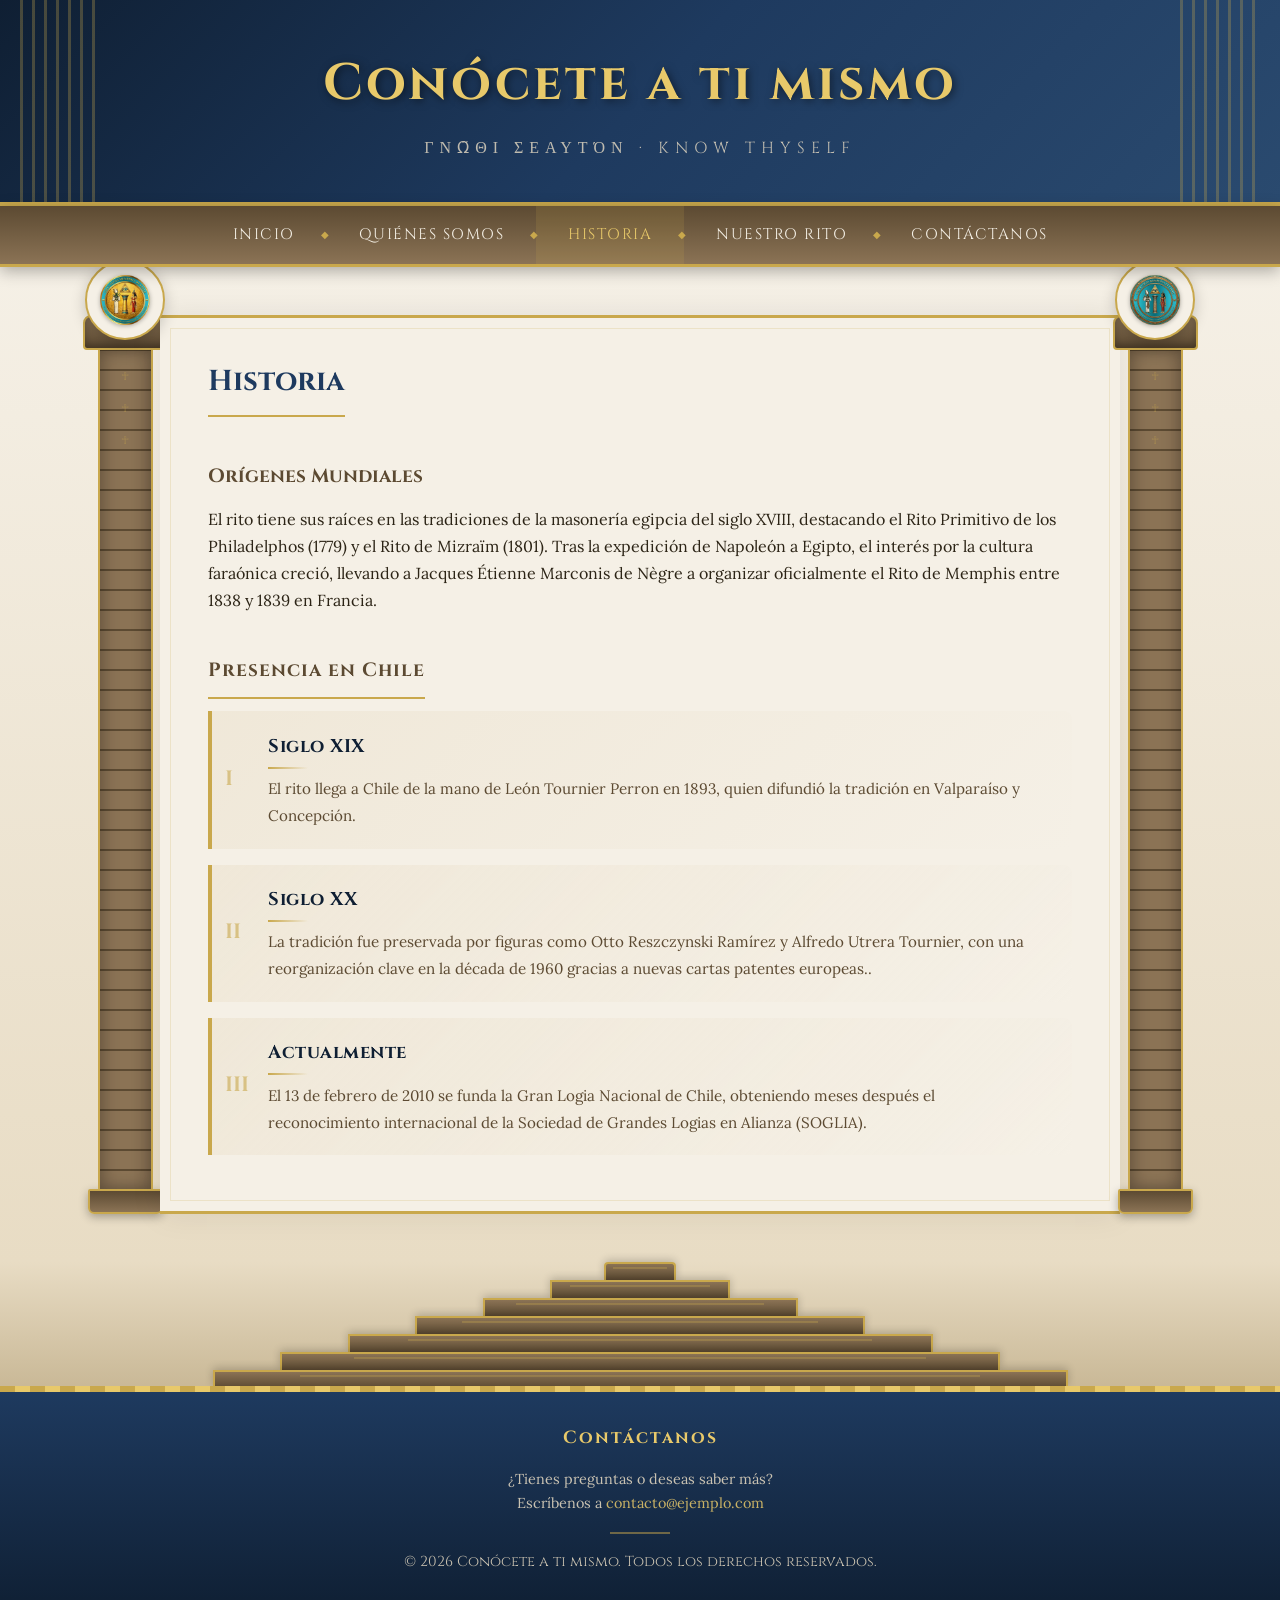
==== historia.html @ 55888c6f "Primera version del sitio Rito de Memphis" ====
<!DOCTYPE html>
<html lang="es">
<head>
  <meta charset="UTF-8">
  <meta name="viewport" content="width=device-width, initial-scale=1.0">
  <title>Historia</title>
  
  <!-- Favicon -->
  <link rel="icon" type="image/x-icon" href="img/favicon-16x16.png">
  <link rel="shortcut icon" href="img/favicon-16x16.png.ico">
  <link rel="apple-touch-icon" href="img/favicon-16x16.png.png">
  
  <!-- Google Fonts -->
  <link href="https://fonts.googleapis.com/css2?family=Cinzel:wght@400;600;700&family=Lora:ital,wght@0,400;0,600;1,400&display=swap" rel="stylesheet">
  
  <!-- Custom CSS -->
  <link rel="stylesheet" href="css/custom.css">
</head>
<body>

  <!-- ===== BANNER ===== -->
  <header class="banner">
    <h1>Conócete a ti mismo</h1>
    <p class="banner-sub">γνῶθι σεαυτόν · Know Thyself</p>
  </header>

  <!-- ===== MENÚ ===== -->
  <nav class="nav-bar">
    <ul>
      <li><a href="index.html">Inicio</a></li>
    <li><a href="quienes_somos.html">Quiénes somos</a></li>      
      <li><a href="historia.html" class="active">Historia</a></li>
      <li><a href="nuestro_rito.html">Nuestro Rito</a></li>
      <li><a href="contactanos.html">Contáctanos</a></li>
    </ul>
  </nav>

  <!-- ===== CONTENIDO CON COLUMNAS EGIPCIAS ===== -->
  <main class="main-wrapper">
    <div class="temple-container">

      <!-- Columna izquierda con icono -->
      <aside class="egyptian-column" aria-hidden="true">
        <div class="column-icon">
          <img src="img/Logo_GLMCh_01.png" alt="Ojo de Horus" title="Gran Logia Memphita de Chile">
        </div>
        <div class="column-capital"></div>
        <div class="column-shaft"></div>
        <div class="column-base"></div>
      </aside>

      <!-- Área de contenido -->
      <article class="content-area">
        <h2>Historia</h2>
        <p>
          <h3>Orígenes Mundiales </h3>
          El rito tiene sus raíces en las tradiciones de la masonería egipcia del siglo XVIII, destacando el Rito Primitivo de los 
          Philadelphos (1779) y el Rito de Mizraïm (1801). Tras la expedición de Napoleón a Egipto, el interés por la cultura faraónica 
          creció, llevando a Jacques Étienne Marconis de Nègre a organizar oficialmente el Rito de Memphis entre 1838 y 1839 en Francia.
        </p>

        <h3 class="section-title">Presencia en Chile</h3>

        <ul class="maestros-lista">
          <li class="maestro-item" data-numero="I">
            <span class="maestro-nombre">Siglo XIX</span>
            <span class="maestro-desc">El rito llega a Chile de la mano de León Tournier Perron en 1893, quien difundió la tradición en Valparaíso y Concepción.</span>
          </li>

          <li class="maestro-item" data-numero="II">
            <span class="maestro-nombre">Siglo XX</span>
            <span class="maestro-desc">La tradición fue preservada por figuras como Otto Reszczynski Ramírez y Alfredo Utrera Tournier, con una reorganización clave en la década de 1960 gracias a nuevas cartas patentes europeas..</span>
          </li>

          <li class="maestro-item" data-numero="III">
            <span class="maestro-nombre">Actualmente</span>
            <span class="maestro-desc">El 13 de febrero de 2010 se funda la Gran Logia Nacional de Chile, obteniendo meses después el reconocimiento internacional de la Sociedad de Grandes Logias en Alianza (SOGLIA).</span>
          </li>
        </ul>

      </article>

      <!-- Columna derecha con icono -->
      <aside class="egyptian-column" aria-hidden="true">
        <div class="column-icon">
          <img src="img/Logo_GLMCh_02.png" alt="Escarabajo sagrado" title="Escarabajo sagrado">
        </div>
        <div class="column-capital"></div>
        <div class="column-shaft"></div>
        <div class="column-base"></div>
      </aside>

    </div>
  </main>

  <!-- ===== ESCALERAS ===== -->
  <section class="stairs-section" aria-hidden="true">
    <div class="stairs-container">
      <div class="stair stair-0"></div>
      <div class="stair stair-1"></div>
      <div class="stair stair-2"></div>
      <div class="stair stair-3"></div>
      <div class="stair stair-4"></div>
      <div class="stair stair-5"></div>
      <div class="stair stair-6"></div>
    </div>
  </section>

  <!-- ===== FOOTER ===== -->
  <footer class="footer">
    <div class="footer-content">
      <h3>Contáctanos</h3>
      <p>
        ¿Tienes preguntas o deseas saber más?<br>
        Escríbenos a <a href="mailto:contacto@ejemplo.com">contacto@ejemplo.com</a>
      </p>
      <div class="footer-divider"></div>
      <p class="copyright">
        © 2026 Conócete a ti mismo. Todos los derechos reservados.
      </p>
    </div>
  </footer>

</body>
</html>
---- css/custom.css ----
/* ============================================
   CONÓCETE A TI MISMO — CUSTOM.CSS
   ============================================ */

/* ===== VARIABLES ===== */
:root {
  --arena: #E8DCC4;
  --arena-oscura: #C9B896;
  --piedra: #8B7355;
  --piedra-oscura: #5C4A32;
  --oro: #C9A84C;
  --oro-brillante: #E8C96A;
  --azul-nilo: #1E3A5F;
  --azul-noche: #0F1F33;
  --texto: #2C2416;
  --blanco-arena: #F5F0E6;
}

/* ===== RESET Y BASE ===== */
* {
  margin: 0;
  padding: 0;
  box-sizing: border-box;
}

body {
  font-family: 'Lora', Georgia, serif;
  background: var(--blanco-arena);
  color: var(--texto);
  line-height: 1.7;
  min-height: 100vh;
  display: flex;
  flex-direction: column;
}

/* ===== BANNER ===== */
.banner {
  background: linear-gradient(135deg, var(--azul-noche) 0%, var(--azul-nilo) 50%, #2A4A6F 100%);
  padding: 2.5rem 1rem;
  text-align: center;
  position: relative;
  overflow: hidden;
  border-bottom: 4px solid var(--oro);
}

.banner::before,
.banner::after {
  content: '';
  position: absolute;
  top: 0;
  width: 80px;
  height: 100%;
  background: repeating-linear-gradient(
    90deg,
    var(--oro) 0px, var(--oro) 3px,
    transparent 3px, transparent 12px
  );
  opacity: 0.3;
}

.banner::before { left: 20px; }
.banner::after { right: 20px; }

.banner h1 {
  font-family: 'Cinzel', serif;
  font-size: clamp(1.8rem, 5vw, 3.2rem);
  color: var(--oro-brillante);
  text-shadow: 2px 2px 8px rgba(0,0,0,0.5);
  letter-spacing: 3px;
  position: relative;
  z-index: 1;
}

.banner-sub {
  font-family: 'Cinzel', serif;
  font-size: clamp(0.8rem, 2vw, 1rem);
  color: var(--arena);
  margin-top: 0.5rem;
  letter-spacing: 6px;
  text-transform: uppercase;
  opacity: 0.8;
}

/* ===== MENÚ ===== */
.nav-bar {
  background: linear-gradient(180deg, var(--piedra-oscura) 0%, var(--piedra) 100%);
  border-bottom: 3px solid var(--oro);
  position: sticky;
  top: 0;
  z-index: 100;
  box-shadow: 0 4px 15px rgba(0,0,0,0.3);
}

.nav-bar ul {
  display: flex;
  justify-content: center;
  align-items: center;
  list-style: none;
  flex-wrap: wrap;
  max-width: 900px;
  margin: 0 auto;
}

.nav-bar li { position: relative; }

.nav-bar li:not(:last-child)::after {
  content: '◆';
  color: var(--oro);
  font-size: 0.6rem;
  position: absolute;
  right: -2px;
  top: 50%;
  transform: translateY(-50%);
}

.nav-bar a {
  display: block;
  padding: 1rem 2rem;
  color: var(--blanco-arena);
  text-decoration: none;
  font-family: 'Cinzel', serif;
  font-size: 0.95rem;
  letter-spacing: 1.5px;
  text-transform: uppercase;
  transition: all 0.3s ease;
  position: relative;
}

.nav-bar a::after {
  content: '';
  position: absolute;
  bottom: 8px;
  left: 50%;
  width: 0;
  height: 2px;
  background: var(--oro-brillante);
  transition: all 0.3s ease;
  transform: translateX(-50%);
}

.nav-bar a:hover {
  color: var(--oro-brillante);
  background: rgba(201,168,76,0.1);
}

.nav-bar a:hover::after { width: 60%; }

.nav-bar .active {
  color: var(--oro-brillante);
  background: rgba(201,168,76,0.15);
}

/* ===== CONTENIDO ===== */
.main-wrapper {
  flex: 1;
  display: flex;
  justify-content: center;
  padding: 3rem 1rem;
  background: linear-gradient(180deg, var(--blanco-arena) 0%, var(--arena) 100%);
  position: relative;
}

.temple-container {
  display: flex;
  max-width: 1100px;
  width: 100%;
  gap: 0;
  position: relative;
}

/* ===== COLUMNA EGIPCIA ===== */
.egyptian-column {
  width: 70px;
  flex-shrink: 0;
  display: flex;
  flex-direction: column;
  align-items: center;
  position: relative;
}

/* ICONO SOBRE LA COLUMNA */
.column-icon {
  position: absolute;
  top: -55px;
  left: 50%;
  transform: translateX(-50%);
  z-index: 10;
  width: 80px;
  height: 80px;
  background: var(--blanco-arena);
  border: 2px solid var(--oro);
  border-radius: 50%;
  display: flex;
  align-items: center;
  justify-content: center;
  box-shadow: 0 4px 15px rgba(0,0,0,0.2);
  padding: 4px;
}

.column-icon img {
  width: 100%;
  height: 100%;
  object-fit: contain;
  filter: drop-shadow(0 1px 2px rgba(0,0,0,0.3));
}

/* Capitel */
.column-capital {
  width: 85px;
  height: 35px;
  background: linear-gradient(180deg, var(--piedra) 0%, var(--piedra-oscura) 100%);
  border-radius: 8px 8px 4px 4px;
  border: 2px solid var(--oro);
  position: relative;
  box-shadow: inset 0 -3px 8px rgba(0,0,0,0.3);
}

.column-capital::before {
  content: '';
  position: absolute;
  top: -8px;
  left: 50%;
  transform: translateX(-50%);
  width: 50px;
  height: 12px;
  background: var(--oro);
  border-radius: 4px 4px 0 0;
  box-shadow: 0 2px 5px rgba(0,0,0,0.3);
}

/* Fuste */
.column-shaft {
  flex: 1;
  width: 55px;
  background: repeating-linear-gradient(
    0deg,
    var(--piedra) 0px, var(--piedra) 18px,
    var(--piedra-oscura) 18px, var(--piedra-oscura) 20px
  );
  border-left: 2px solid var(--oro);
  border-right: 2px solid var(--oro);
  position: relative;
  box-shadow: inset 5px 0 15px rgba(0,0,0,0.2), inset -5px 0 15px rgba(0,0,0,0.2);
}

.column-shaft::before {
  content: '☥ ☥ ☥';
  position: absolute;
  top: 20px;
  left: 50%;
  transform: translateX(-50%);
  color: var(--oro);
  font-size: 0.7rem;
  opacity: 0.4;
  writing-mode: vertical-rl;
  letter-spacing: 8px;
}

/* Base */
.column-base {
  width: 75px;
  height: 25px;
  background: linear-gradient(180deg, var(--piedra-oscura) 0%, var(--piedra) 100%);
  border-radius: 2px 2px 6px 6px;
  border: 2px solid var(--oro);
  box-shadow: 0 3px 10px rgba(0,0,0,0.3);
}

/* ===== ÁREA DE CONTENIDO ===== */
.content-area {
  flex: 1;
  background: var(--blanco-arena);
  border-top: 3px solid var(--oro);
  border-bottom: 3px solid var(--oro);
  padding: 2.5rem 3rem;
  min-height: 400px;
  box-shadow: 0 0 30px rgba(0,0,0,0.08);
  position: relative;
}

.content-area::before {
  content: '';
  position: absolute;
  top: 10px; left: 10px; right: 10px; bottom: 10px;
  border: 1px solid rgba(201,168,76,0.2);
  pointer-events: none;
}

.content-area h2 {
  font-family: 'Cinzel', serif;
  font-size: 1.8rem;
  color: var(--azul-nilo);
  margin-bottom: 1.2rem;
  padding-bottom: 0.5rem;
  border-bottom: 2px solid var(--oro);
  display: inline-block;
}

.content-area h3 {
  font-family: 'Cinzel', serif;
  font-size: 1.2rem;
  color: var(--piedra-oscura);
  margin: 1.5rem 0 0.8rem;
}

.content-area p {
  margin-bottom: 1rem;
  text-align: justify;
  font-size: 1.05rem;
}

.content-area blockquote {
  border-left: 4px solid var(--oro);
  padding-left: 1.2rem;
  margin: 1.5rem 0;
  font-style: italic;
  color: var(--piedra-oscura);
  background: rgba(232,220,196,0.3);
  padding: 1rem 1.2rem;
  border-radius: 0 8px 8px 0;
}

/* ===== ESCALERAS ===== */
.stairs-section {
  background: linear-gradient(180deg, var(--arena) 0%, var(--arena-oscura) 100%);
  padding: 0;
  display: flex;
  flex-direction: column;
  align-items: center;
}

.stairs-container {
  width: 100%;
  max-width: 900px;
  display: flex;
  flex-direction: column;
  align-items: center;
}

.stair {
  height: 18px;
  background: linear-gradient(180deg, var(--piedra) 0%, var(--piedra-oscura) 100%);
  border-top: 2px solid var(--oro);
  border-left: 2px solid var(--oro);
  border-right: 2px solid var(--oro);
  position: relative;
  box-shadow: 0 -2px 8px rgba(0,0,0,0.2);
}

.stair::after {
  content: '';
  position: absolute;
  top: 3px; left: 10%; right: 10%;
  height: 2px;
  background: rgba(201,168,76,0.3);
}

.stair-0 { width: 8%; border-radius: 4px 4px 0 0; }
.stair-1 { width: 20%; }
.stair-2 { width: 35%; }
.stair-3 { width: 50%; }
.stair-4 { width: 65%; }
.stair-5 { width: 80%; }
.stair-6 { width: 95%; border-radius: 0 0 2px 2px; }

/* ===== FOOTER ===== */
.footer {
  background: linear-gradient(180deg, var(--azul-nilo) 0%, var(--azul-noche) 100%);
  color: var(--arena);
  padding: 2rem 1rem;
  text-align: center;
  border-top: 4px solid var(--oro);
  position: relative;
}

.footer::before {
  content: '';
  position: absolute;
  top: -6px; left: 0; right: 0;
  height: 6px;
  background: repeating-linear-gradient(
    90deg,
    var(--oro) 0px, var(--oro) 15px,
    var(--oro-brillante) 15px, var(--oro-brillante) 30px
  );
}

.footer-content { max-width: 800px; margin: 0 auto; }

.footer h3 {
  font-family: 'Cinzel', serif;
  color: var(--oro-brillante);
  font-size: 1.1rem;
  margin-bottom: 0.8rem;
  letter-spacing: 2px;
}

.footer p { font-size: 0.9rem; opacity: 0.85; margin-bottom: 0.5rem; }

.footer a {
  color: var(--oro-brillante);
  text-decoration: none;
  transition: color 0.3s;
}

.footer a:hover { color: var(--blanco-arena); text-decoration: underline; }

.footer-divider {
  width: 60px; height: 2px;
  background: var(--oro);
  margin: 1rem auto;
  opacity: 0.5;
}

.copyright {
  font-size: 0.8rem;
  opacity: 0.6;
  margin-top: 1rem;
  font-family: 'Cinzel', serif;
}

/* ===== SUCESIÓN DE GRANDES MAESTROS ===== */

.section-title {
  font-family: 'Cinzel', serif;
  font-size: 1.4rem;
  color: var(--azul-nilo);
  margin-bottom: 1.5rem;
  padding-bottom: 0.6rem;
  border-bottom: 2px solid var(--oro);
  display: inline-block;
  letter-spacing: 1px;
}

.maestros-lista {
  list-style: none;
  padding: 0;
  margin: 0;
}

.maestro-item {
  position: relative;
  padding: 1.2rem 1.5rem 1.2rem 3.5rem;
  margin-bottom: 1rem;
  background: linear-gradient(135deg, rgba(232,220,196,0.4) 0%, rgba(245,240,230,0.8) 100%);
  border-left: 4px solid var(--oro);
  border-radius: 0 8px 8px 0;
  transition: all 0.3s ease;
}

.maestro-item:hover {
  background: linear-gradient(135deg, rgba(232,220,196,0.7) 0%, rgba(245,240,230,0.9) 100%);
  transform: translateX(4px);
  box-shadow: 0 4px 15px rgba(0,0,0,0.08);
}

/* Número romano decorativo */
.maestro-item::before {
  content: attr(data-numero);
  position: absolute;
  left: 0.8rem;
  top: 50%;
  transform: translateY(-50%);
  font-family: 'Cinzel', serif;
  font-size: 1.3rem;
  font-weight: 700;
  color: var(--oro);
  opacity: 0.6;
}

.maestro-nombre {
  font-family: 'Cinzel', serif;
  font-size: 1.15rem;
  font-weight: 700;
  color: var(--azul-noche);
  display: block;
  margin-bottom: 0.4rem;
  letter-spacing: 0.5px;
}

.maestro-nombre::after {
  content: '';
  display: block;
  width: 40px;
  height: 2px;
  background: linear-gradient(90deg, var(--oro) 0%, transparent 100%);
  margin-top: 0.3rem;
}

.maestro-desc {
  font-size: 0.95rem;
  color: var(--piedra-oscura);
  line-height: 1.6;
}

.maestro-desc strong {
  color: #8B2E2E;
  font-weight: 600;
}

/* ============================================
   3. NUESTRO RITO — FORMATO ELEGANTE
   ============================================ */

.rito-seccion {
  margin: 2rem 0;
}

/* ===== ENCABEZADO ===== */
.rito-header {
  text-align: center;
  margin-bottom: 2rem;
  position: relative;
  padding-bottom: 1.5rem;
}

.rito-header::after {
  content: '';
  position: absolute;
  bottom: 0;
  left: 50%;
  transform: translateX(-50%);
  width: 120px;
  height: 3px;
  background: linear-gradient(90deg, transparent 0%, var(--oro) 50%, transparent 100%);
}

.rito-numero {
  font-family: 'Cinzel', serif;
  font-size: 2.5rem;
  font-weight: 700;
  color: var(--oro);
  opacity: 0.4;
  display: block;
  line-height: 1;
  margin-bottom: 0.3rem;
}

.rito-titulo {
  font-family: 'Cinzel', serif;
  font-size: 1.5rem;
  font-weight: 700;
  color: var(--azul-nilo);
  letter-spacing: 1px;
  margin-bottom: 0.3rem;
}

.rito-subtitulo {
  font-family: 'Cinzel', serif;
  font-size: 0.95rem;
  color: var(--piedra);
  letter-spacing: 3px;
  text-transform: uppercase;
  opacity: 0.8;
}

/* ===== INTRODUCCIÓN ===== */
.rito-intro {
  font-size: 1.05rem;
  text-align: justify;
  margin-bottom: 2rem;
  padding: 0 0.5rem;
}

.rito-intro strong {
  color: var(--rojo-egipcio);
  font-weight: 600;
}

/* ===== CITA DESTACADA ===== */
.rito-cita {
  position: relative;
  margin: 2rem 0;
  padding: 1.5rem 2rem 1.5rem 3rem;
  background: linear-gradient(135deg, rgba(201,168,76,0.1) 0%, rgba(232,220,196,0.3) 100%);
  border-left: 4px solid var(--oro);
  border-radius: 0 12px 12px 0;
  font-style: italic;
  color: var(--piedra-oscura);
  font-size: 1.1rem;
}

.rito-cita::before {
  content: '"';
  font-family: 'Cinzel', serif;
  font-size: 3rem;
  color: var(--oro);
  opacity: 0.3;
  position: absolute;
  top: -0.3rem;
  left: 0.8rem;
  line-height: 1;
}

/* ===== PILARES NUMÉRICOS ===== */
.pilares-section {
  margin: 2rem 0;
  text-align: center;
}

.pilares-label {
  font-family: 'Cinzel', serif;
  font-size: 0.85rem;
  color: var(--piedra);
  letter-spacing: 4px;
  text-transform: uppercase;
  margin-bottom: 1rem;
  opacity: 0.7;
}

.pilares-grid {
  display: flex;
  justify-content: center;
  gap: 2rem;
  flex-wrap: wrap;
}

.pilar {
  display: flex;
  flex-direction: column;
  align-items: center;
  padding: 1rem 1.5rem;
  background: linear-gradient(180deg, var(--blanco-arena) 0%, rgba(232,220,196,0.5) 100%);
  border: 2px solid var(--oro);
  border-radius: 8px;
  min-width: 120px;
  transition: all 0.3s ease;
}

.pilar:hover {
  transform: translateY(-4px);
  box-shadow: 0 8px 20px rgba(0,0,0,0.1);
}

.pilar-numero {
  font-family: 'Cinzel', serif;
  font-size: 2.2rem;
  font-weight: 700;
  color: var(--oro);
  line-height: 1;
}

.pilar-nombre {
  font-family: 'Cinzel', serif;
  font-size: 0.85rem;
  color: var(--azul-nilo);
  margin-top: 0.5rem;
  letter-spacing: 1px;
}

/* ===== TRABAJO INTERIOR ===== */
.trabajo-header {
  font-family: 'Cinzel', serif;
  font-size: 1.2rem;
  color: var(--azul-nilo);
  text-align: center;
  margin: 2.5rem 0 1rem;
  padding-bottom: 0.5rem;
  border-bottom: 2px solid var(--oro);
  display: inline-block;
  position: relative;
  left: 50%;
  transform: translateX(-50%);
}

.trabajo-lema {
  text-align: center;
  font-style: italic;
  color: var(--piedra-oscura);
  margin-bottom: 1.5rem;
  font-size: 1rem;
}

.trabajo-lista {
  list-style: none;
  padding: 0;
  margin: 0;
}

.trabajo-item {
  position: relative;
  padding: 1.2rem 1.5rem 1.2rem 3.5rem;
  margin-bottom: 1rem;
  background: linear-gradient(135deg, rgba(232,220,196,0.3) 0%, rgba(245,240,230,0.6) 100%);
  border-left: 4px solid var(--piedra);
  border-radius: 0 8px 8px 0;
  transition: all 0.3s ease;
}

.trabajo-item:hover {
  background: linear-gradient(135deg, rgba(232,220,196,0.6) 0%, rgba(245,240,230,0.8) 100%);
  transform: translateX(4px);
}

.trabajo-item::before {
  content: attr(data-simbolo);
  position: absolute;
  left: 0.8rem;
  top: 50%;
  transform: translateY(-50%);
  font-size: 1.4rem;
  opacity: 0.6;
}

.trabajo-titulo {
  font-family: 'Cinzel', serif;
  font-size: 1.05rem;
  font-weight: 700;
  color: var(--azul-noche);
  display: block;
  margin-bottom: 0.3rem;
}

.trabajo-desc {
  font-size: 0.95rem;
  color: var(--piedra-oscura);
}

/* ===== CIERRE ===== */
.rito-cierre {
  margin-top: 2rem;
  padding: 1.5rem;
  text-align: center;
  font-style: italic;
  color: var(--piedra-oscura);
  background: linear-gradient(180deg, transparent 0%, rgba(232,220,196,0.4) 100%);
  border-top: 1px solid rgba(201,168,76,0.3);
}

.rito-cierre strong {
  color: var(--azul-nilo);
  font-weight: 600;
}

/* ===== RESPONSIVE ===== */
@media (max-width: 480px) {
  .rito-titulo { font-size: 1.2rem; }
  .rito-subtitulo { font-size: 0.8rem; letter-spacing: 2px; }
  .pilares-grid { gap: 1rem; }
  .pilar { min-width: 100px; padding: 0.8rem 1rem; }
  .rito-cita { padding: 1.2rem 1.5rem 1.2rem 2.5rem; }
  .trabajo-item { padding: 1rem 1rem 1rem 3rem; }
}


@media (max-width: 480px) {
  .maestro-item { padding: 1rem 1rem 1rem 2.8rem; }
  .maestro-nombre { font-size: 1rem; }
  .maestro-item::before { font-size: 1.1rem; left: 0.5rem; }
}


/* ===== RESPONSIVE ===== */
@media (max-width: 768px) {
  .egyptian-column { display: none; }
  
  .content-area {
    padding: 1.5rem;
    border-left: 3px solid var(--oro);
    border-right: 3px solid var(--oro);
  }
  
  .nav-bar a {
    padding: 0.8rem 1.2rem;
    font-size: 0.8rem;
    letter-spacing: 1px;
  }
  
  .nav-bar li:not(:last-child)::after { display: none; }
  .banner h1 { letter-spacing: 1px; }
  .stair { height: 14px; }
}

@media (max-width: 480px) {
  .nav-bar ul { flex-direction: column; }
  .nav-bar li { width: 100%; text-align: center; }
  .nav-bar a { padding: 0.7rem; border-bottom: 1px solid rgba(201,168,76,0.2); }
  .nav-bar li:not(:last-child)::after { display: none; }
  .content-area { padding: 1rem; }
  .banner { padding: 1.5rem 0.5rem; }
}
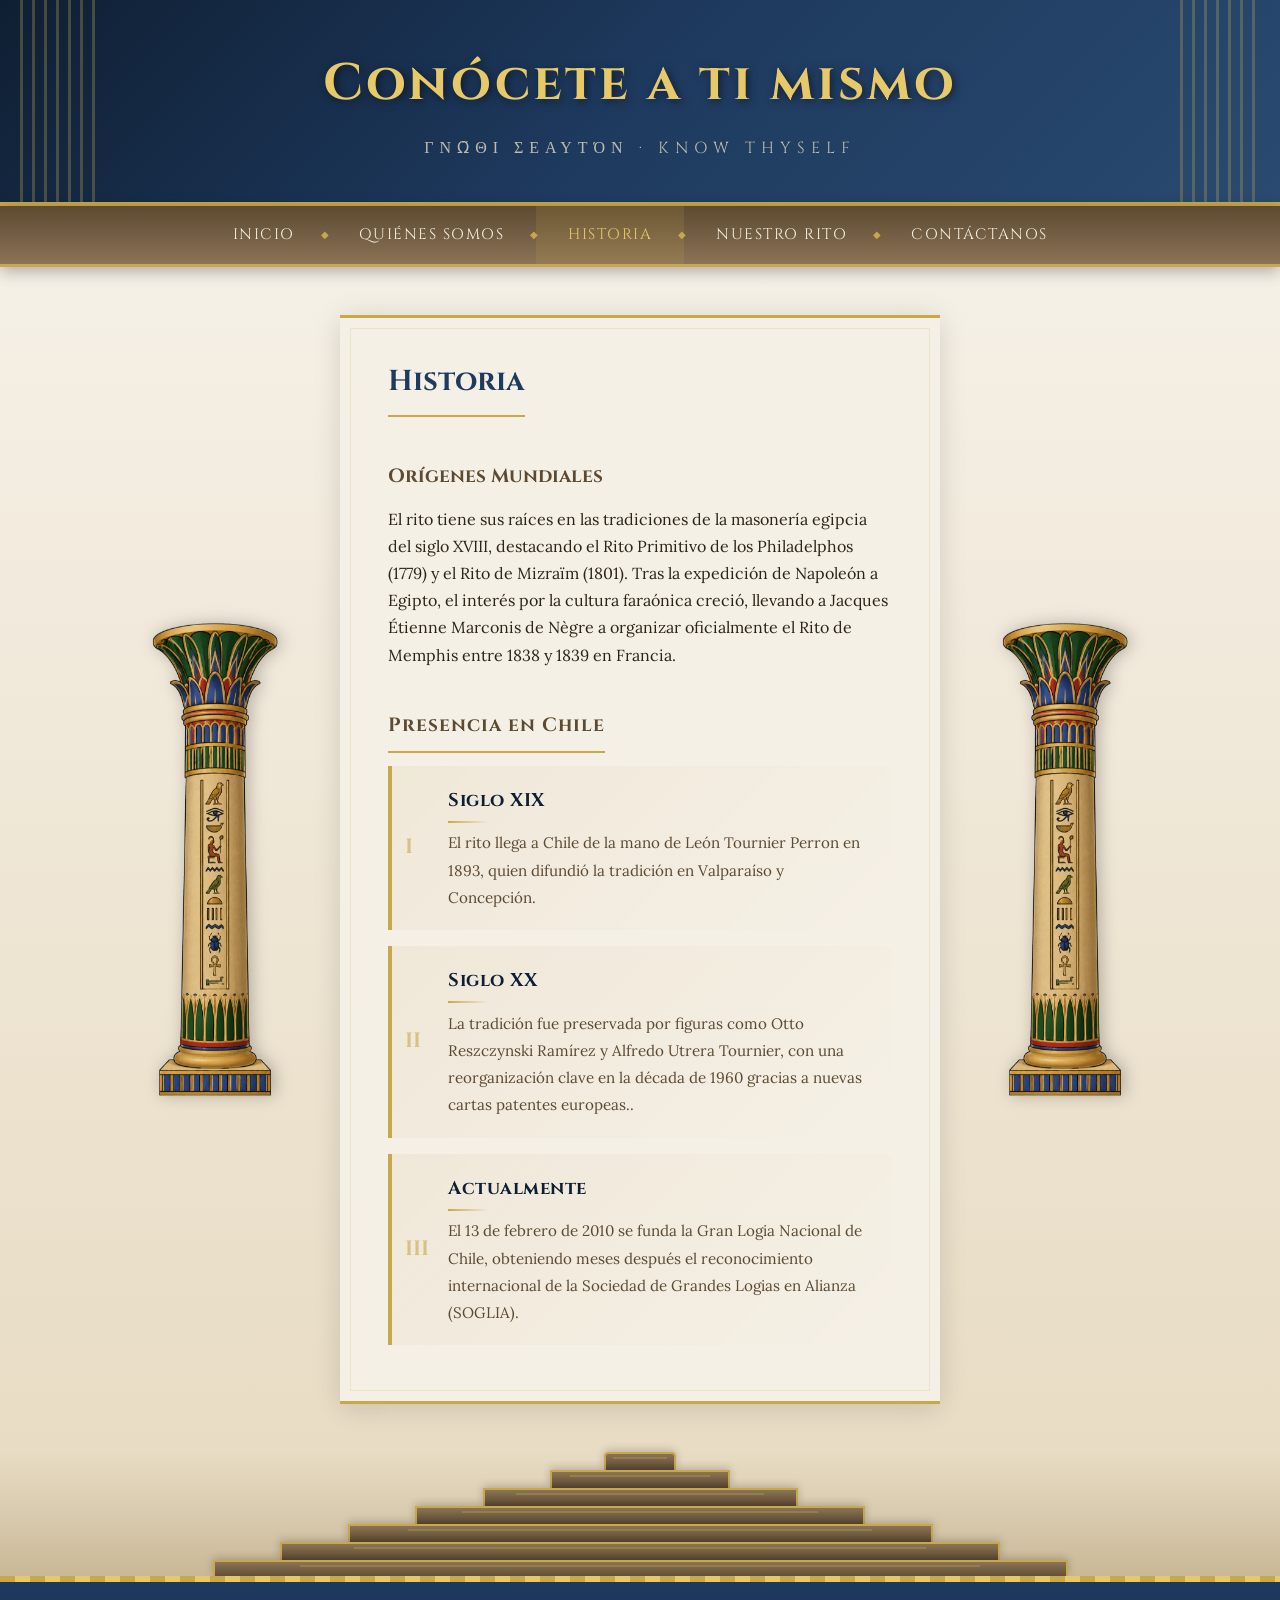
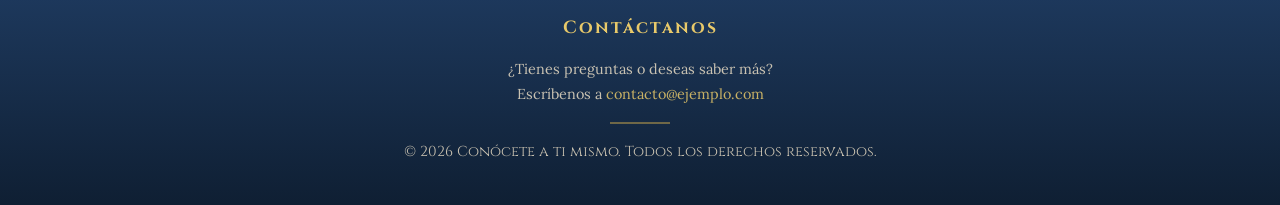
==== commit 76a794f4: "Cambio de columnas por imagen" ====
--- a/historia.html
+++ b/historia.html
@@ -40,14 +40,9 @@
     <div class="temple-container">
 
       <!-- Columna izquierda con icono -->
-      <aside class="egyptian-column" aria-hidden="true">
-        <div class="column-icon">
-          <img src="img/Logo_GLMCh_01.png" alt="Ojo de Horus" title="Gran Logia Memphita de Chile">
-        </div>
-        <div class="column-capital"></div>
-        <div class="column-shaft"></div>
-        <div class="column-base"></div>
-      </aside>
+    <aside class="egyptian-column-img" aria-hidden="true">
+        <img src="img/ColumnaEgipcia.png" alt="Columna egipcia decorativa">
+    </aside>
 
       <!-- Área de contenido -->
       <article class="content-area">
@@ -81,14 +76,9 @@
       </article>
 
       <!-- Columna derecha con icono -->
-      <aside class="egyptian-column" aria-hidden="true">
-        <div class="column-icon">
-          <img src="img/Logo_GLMCh_02.png" alt="Escarabajo sagrado" title="Escarabajo sagrado">
-        </div>
-        <div class="column-capital"></div>
-        <div class="column-shaft"></div>
-        <div class="column-base"></div>
-      </aside>
+    <aside class="egyptian-column-img" aria-hidden="true">
+        <img src="img/ColumnaEgipcia.png" alt="Columna egipcia decorativa">
+    </aside>
 
     </div>
   </main>
--- a/css/custom.css
+++ b/css/custom.css
@@ -168,15 +168,36 @@
   position: relative;
 }
 
-/* ===== COLUMNA EGIPCIA ===== */
-.egyptian-column {
-  width: 70px;
+/* ===== COLUMNA EGIPCIA CON IMAGEN - CONTAIN CENTRADO ===== */
+.egyptian-column-img {
+  width: 250px;
   flex-shrink: 0;
   display: flex;
-  flex-direction: column;
-  align-items: center;
-  position: relative;
-}
+  align-items: center;      /* Centrado vertical */
+  justify-content: center;  /* Centrado horizontal */
+  position: relative;
+  min-height: 300px;        /* Altura mínima para que se vea bien */
+}
+
+.egyptian-column-img img {
+  width: 100%;
+  max-height: 100%;
+  object-fit: contain;
+  object-position: center;
+  filter: drop-shadow(3px 0 8px rgba(0,0,0,0.25));
+  transition: filter 0.3s ease;
+}
+
+.egyptian-column-img:hover img {
+  filter: drop-shadow(5px 0 12px rgba(0,0,0,0.35));
+}
+
+/* Columna espejada (invertida horizontalmente) */
+.egyptian-column-img.mirrored img {
+  transform: scaleX(-1);
+}
+
+
 
 /* ICONO SOBRE LA COLUMNA */
 .column-icon {
@@ -274,8 +295,16 @@
   border-bottom: 3px solid var(--oro);
   padding: 2.5rem 3rem;
   min-height: 400px;
-  box-shadow: 0 0 30px rgba(0,0,0,0.08);
-  position: relative;
+  box-shadow: 
+    0 0 30px rgba(0,0,0,0.08),
+    0 8px 25px rgba(0,0,0,0.06);    /* Sombra inferior elegante */
+  position: relative;
+}
+
+.content-area:hover {
+  box-shadow: 
+    0 0 40px rgba(0,0,0,0.1),
+    0 12px 35px rgba(0,0,0,0.08);   /* Sombra más pronunciada al pasar el mouse */
 }
 
 .content-area::before {
@@ -730,6 +759,100 @@
 .rito-cierre strong {
   color: var(--azul-nilo);
   font-weight: 600;
+}
+
+/* ===== COLUMNA EGIPCIA (ANTIGUA - ya no se usa) ===== */
+.egyptian-column {
+  width: 70px;
+  flex-shrink: 0;
+  display: flex;
+  flex-direction: column;
+  align-items: center;
+  position: relative;
+}
+
+.column-icon {
+  position: absolute;
+  top: -55px;
+  left: 50%;
+  transform: translateX(-50%);
+  z-index: 10;
+  width: 50px;
+  height: 50px;
+  background: var(--blanco-arena);
+  border: 2px solid var(--oro);
+  border-radius: 50%;
+  display: flex;
+  align-items: center;
+  justify-content: center;
+  box-shadow: 0 4px 15px rgba(0,0,0,0.2);
+  padding: 4px;
+}
+
+.column-icon img {
+  width: 100%;
+  height: 100%;
+  object-fit: contain;
+  filter: drop-shadow(0 1px 2px rgba(0,0,0,0.3));
+}
+
+.column-capital {
+  width: 85px;
+  height: 35px;
+  background: linear-gradient(180deg, var(--piedra) 0%, var(--piedra-oscura) 100%);
+  border-radius: 8px 8px 4px 4px;
+  border: 2px solid var(--oro);
+  position: relative;
+  box-shadow: inset 0 -3px 8px rgba(0,0,0,0.3);
+}
+
+.column-capital::before {
+  content: '';
+  position: absolute;
+  top: -8px;
+  left: 50%;
+  transform: translateX(-50%);
+  width: 50px;
+  height: 12px;
+  background: var(--oro);
+  border-radius: 4px 4px 0 0;
+  box-shadow: 0 2px 5px rgba(0,0,0,0.3);
+}
+
+.column-shaft {
+  flex: 1;
+  width: 55px;
+  background: repeating-linear-gradient(
+    0deg,
+    var(--piedra) 0px, var(--piedra) 18px,
+    var(--piedra-oscura) 18px, var(--piedra-oscura) 20px
+  );
+  border-left: 2px solid var(--oro);
+  border-right: 2px solid var(--oro);
+  position: relative;
+  box-shadow: inset 5px 0 15px rgba(0,0,0,0.2), inset -5px 0 15px rgba(0,0,0,0.2);
+}
+
+.column-shaft::before {
+  content: '☥ ☥ ☥';
+  position: absolute;
+  top: 20px;
+  left: 50%;
+  transform: translateX(-50%);
+  color: var(--oro);
+  font-size: 0.7rem;
+  opacity: 0.4;
+  writing-mode: vertical-rl;
+  letter-spacing: 8px;
+}
+
+.column-base {
+  width: 75px;
+  height: 25px;
+  background: linear-gradient(180deg, var(--piedra-oscura) 0%, var(--piedra) 100%);
+  border-radius: 2px 2px 6px 6px;
+  border: 2px solid var(--oro);
+  box-shadow: 0 3px 10px rgba(0,0,0,0.3);
 }
 
 /* ===== RESPONSIVE ===== */
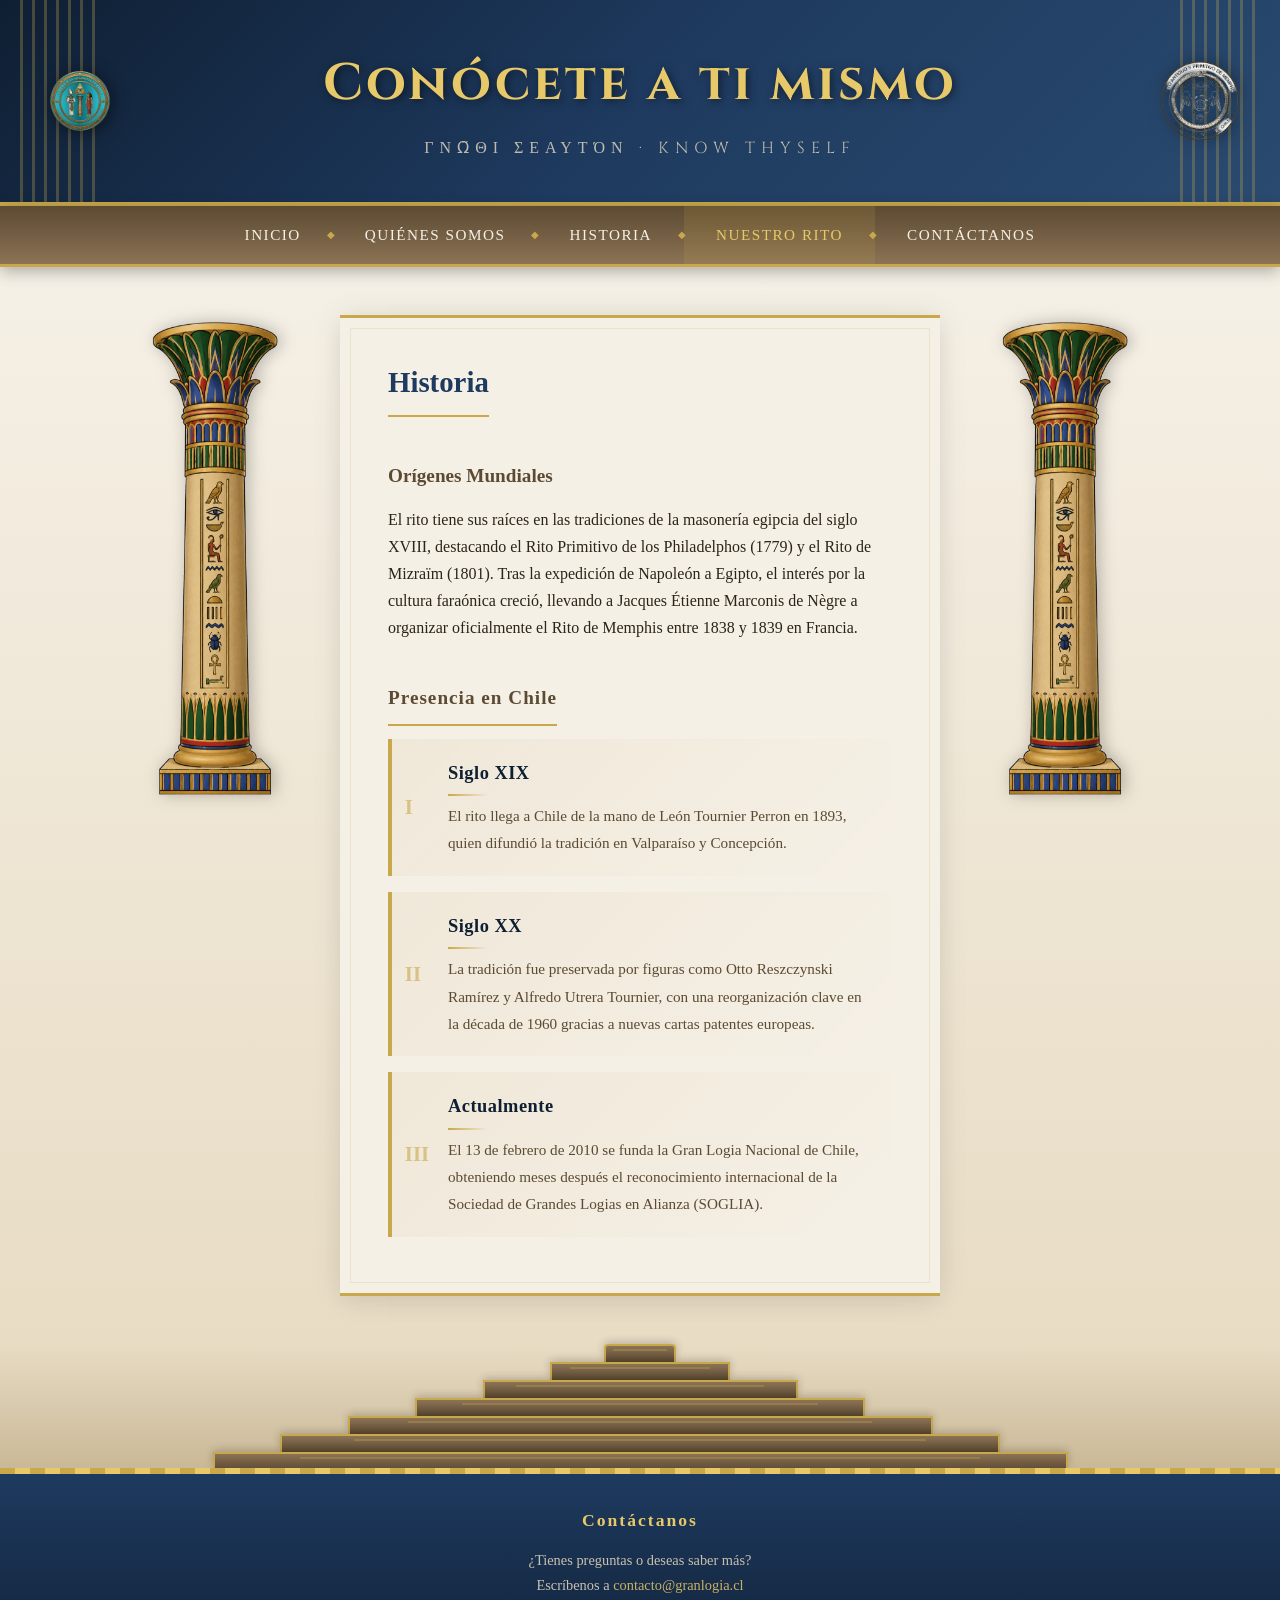
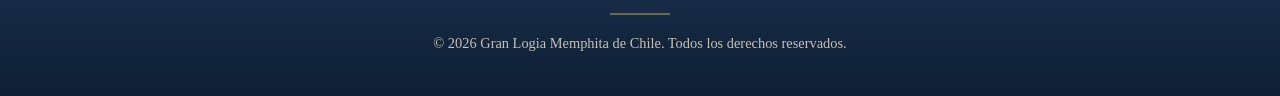
==== commit b047f90b: "Migración completa a sitio estático HTML5 - Todas las páginas con diseño de Pay" ====
--- a/historia.html
+++ b/historia.html
@@ -3,12 +3,10 @@
 <head>
   <meta charset="UTF-8">
   <meta name="viewport" content="width=device-width, initial-scale=1.0">
-  <title>Historia</title>
+  <title>Nuestro Rito — Gran Logia Memphita de Chile</title>
   
   <!-- Favicon -->
   <link rel="icon" type="image/x-icon" href="img/favicon-16x16.png">
-  <link rel="shortcut icon" href="img/favicon-16x16.png.ico">
-  <link rel="apple-touch-icon" href="img/favicon-16x16.png.png">
   
   <!-- Google Fonts -->
   <link href="https://fonts.googleapis.com/css2?family=Cinzel:wght@400;600;700&family=Lora:ital,wght@0,400;0,600;1,400&display=swap" rel="stylesheet">
@@ -18,20 +16,34 @@
 </head>
 <body>
 
-  <!-- ===== BANNER ===== -->
+  <!-- ===== BANNER CON ÍCONOS ===== -->
   <header class="banner">
-    <h1>Conócete a ti mismo</h1>
-    <p class="banner-sub">γνῶθι σεαυτόν · Know Thyself</p>
+    <div class="banner-content">
+      
+      <div class="banner-icon banner-icon-left">
+        <img src="img/Logo_GLMCh_02.png" alt="Gran Logia Memphita de Chile">
+      </div>
+      
+      <div class="banner-text">
+        <h1>Conócete a ti mismo</h1>
+        <p class="banner-sub">γνῶθι σεαυτόν · Know Thyself</p>
+      </div>
+      
+      <div class="banner-icon banner-icon-right">
+        <img src="img/Logo_SoberanoSantuario.png" alt="Soberano Santuario">
+      </div>
+
+    </div>
   </header>
 
-  <!-- ===== MENÚ ===== -->
+  <!-- ===== MENÚ DE NAVEGACIÓN ===== -->
   <nav class="nav-bar">
     <ul>
       <li><a href="index.html">Inicio</a></li>
-    <li><a href="quienes_somos.html">Quiénes somos</a></li>      
-      <li><a href="historia.html" class="active">Historia</a></li>
-      <li><a href="nuestro_rito.html">Nuestro Rito</a></li>
-      <li><a href="contactanos.html">Contáctanos</a></li>
+      <li><a href="quienes-somos.html">Quiénes somos</a></li>
+      <li><a href="historia.html">Historia</a></li>
+      <li><a href="nuestro-rito.html" class="active">Nuestro Rito</a></li>
+      <li><a href="contacto.html">Contáctanos</a></li>
     </ul>
   </nav>
 
@@ -39,16 +51,17 @@
   <main class="main-wrapper">
     <div class="temple-container">
 
-      <!-- Columna izquierda con icono -->
-    <aside class="egyptian-column-img" aria-hidden="true">
+      <!-- Columna izquierda -->
+      <aside class="egyptian-column-img" aria-hidden="true">
         <img src="img/ColumnaEgipcia.png" alt="Columna egipcia decorativa">
-    </aside>
+      </aside>
 
       <!-- Área de contenido -->
       <article class="content-area">
         <h2>Historia</h2>
+
         <p>
-          <h3>Orígenes Mundiales </h3>
+          <h3>Orígenes Mundiales</h3>
           El rito tiene sus raíces en las tradiciones de la masonería egipcia del siglo XVIII, destacando el Rito Primitivo de los 
           Philadelphos (1779) y el Rito de Mizraïm (1801). Tras la expedición de Napoleón a Egipto, el interés por la cultura faraónica 
           creció, llevando a Jacques Étienne Marconis de Nègre a organizar oficialmente el Rito de Memphis entre 1838 y 1839 en Francia.
@@ -64,7 +77,7 @@
 
           <li class="maestro-item" data-numero="II">
             <span class="maestro-nombre">Siglo XX</span>
-            <span class="maestro-desc">La tradición fue preservada por figuras como Otto Reszczynski Ramírez y Alfredo Utrera Tournier, con una reorganización clave en la década de 1960 gracias a nuevas cartas patentes europeas..</span>
+            <span class="maestro-desc">La tradición fue preservada por figuras como Otto Reszczynski Ramírez y Alfredo Utrera Tournier, con una reorganización clave en la década de 1960 gracias a nuevas cartas patentes europeas.</span>
           </li>
 
           <li class="maestro-item" data-numero="III">
@@ -72,21 +85,21 @@
             <span class="maestro-desc">El 13 de febrero de 2010 se funda la Gran Logia Nacional de Chile, obteniendo meses después el reconocimiento internacional de la Sociedad de Grandes Logias en Alianza (SOGLIA).</span>
           </li>
         </ul>
-
+      
       </article>
 
-      <!-- Columna derecha con icono -->
-    <aside class="egyptian-column-img" aria-hidden="true">
+      <!-- Columna derecha -->
+      <aside class="egyptian-column-img" aria-hidden="true">
         <img src="img/ColumnaEgipcia.png" alt="Columna egipcia decorativa">
-    </aside>
+      </aside>
 
     </div>
   </main>
 
-  <!-- ===== ESCALERAS ===== -->
+  <!-- ===== ESCALERAS CON ANIMACIÓN ===== -->
   <section class="stairs-section" aria-hidden="true">
     <div class="stairs-container">
-      <div class="stair stair-0"></div>
+      <div class="stair stair-0"></div>  
       <div class="stair stair-1"></div>
       <div class="stair stair-2"></div>
       <div class="stair stair-3"></div>
@@ -102,14 +115,18 @@
       <h3>Contáctanos</h3>
       <p>
         ¿Tienes preguntas o deseas saber más?<br>
-        Escríbenos a <a href="mailto:contacto@ejemplo.com">contacto@ejemplo.com</a>
+        Escríbenos a <a href="mailto:contacto@granlogia.cl">contacto@granlogia.cl</a>
       </p>
       <div class="footer-divider"></div>
       <p class="copyright">
-        © 2026 Conócete a ti mismo. Todos los derechos reservados.
+        © 2026 Gran Logia Memphita de Chile. Todos los derechos reservados.
       </p>
     </div>
   </footer>
 
+  <!-- jQuery y Bootstrap JS -->
+  <script src="js/jquery.min.js"></script>
+  <script src="js/bootstrap.bundle.min.js"></script>
+  
 </body>
-</html>+</html>
--- a/css/custom.css
+++ b/css/custom.css
@@ -24,7 +24,7 @@
 }
 
 body {
-  font-family: 'Lora', Georgia, serif;
+  font-family:var(--font-lora), Georgia, serif;
   background: var(--blanco-arena);
   color: var(--texto);
   line-height: 1.7;
@@ -61,6 +61,39 @@
 .banner::before { left: 20px; }
 .banner::after { right: 20px; }
 
+/* Nuevo contenedor flex para alinear íconos y texto */
+.banner-content {
+  display: flex;
+  align-items: center;
+  justify-content: center;
+  gap: 2rem;
+  position: relative;
+  z-index: 1;
+  max-width: 1200px;
+  margin: 0 auto;
+}
+
+.banner-icon {
+  flex-shrink: 0;
+  width: 80px;
+  height: 80px;
+  display: flex;
+  align-items: center;
+  justify-content: center;
+}
+
+.banner-icon img {
+  width: 100%;
+  height: 100%;
+  object-fit: contain;
+  filter: drop-shadow(2px 2px 8px rgba(0,0,0,0.5));
+}
+
+.banner-text {
+  flex: 1;
+  text-align: center;
+}
+
 .banner h1 {
   font-family: 'Cinzel', serif;
   font-size: clamp(1.8rem, 5vw, 3.2rem);
@@ -81,6 +114,18 @@
   opacity: 0.8;
 }
 
+/* Responsive para el banner con íconos */
+@media (max-width: 768px) {
+  .banner-content {
+    flex-direction: column;
+    gap: 1rem;
+  }
+
+  .banner-icon {
+    width: 60px;
+    height: 60px;
+  }
+}
 /* ===== MENÚ ===== */
 .nav-bar {
   background: linear-gradient(180deg, var(--piedra-oscura) 0%, var(--piedra) 100%);
@@ -118,7 +163,7 @@
   padding: 1rem 2rem;
   color: var(--blanco-arena);
   text-decoration: none;
-  font-family: 'Cinzel', serif;
+  font-family: var(--font-cinzel), serif;
   font-size: 0.95rem;
   letter-spacing: 1.5px;
   text-transform: uppercase;
@@ -168,20 +213,22 @@
   position: relative;
 }
 
-/* ===== COLUMNA EGIPCIA CON IMAGEN - CONTAIN CENTRADO ===== */
+/* ===== COLUMNA EGIPCIA FLOTANTE (STICKY) ===== */
 .egyptian-column-img {
   width: 250px;
   flex-shrink: 0;
   display: flex;
-  align-items: center;      /* Centrado vertical */
-  justify-content: center;  /* Centrado horizontal */
-  position: relative;
-  min-height: 300px;        /* Altura mínima para que se vea bien */
+  align-items: flex-start; /* La imagen se alinea arriba */
+  justify-content: center;
+  position: sticky; /* Hace que la columna se "pegue" al hacer scroll */
+  top: 100px; /* Distancia desde el tope de la ventana cuando se pega */
+  height: fit-content; /* La columna solo ocupa lo que necesita */
+  align-self: flex-start; /* Permite que sticky funcione correctamente */
 }
 
 .egyptian-column-img img {
   width: 100%;
-  max-height: 100%;
+  max-height: 80vh; /* La imagen no será más alta que el 80% de la ventana */
   object-fit: contain;
   object-position: center;
   filter: drop-shadow(3px 0 8px rgba(0,0,0,0.25));
@@ -295,14 +342,14 @@
   border-bottom: 3px solid var(--oro);
   padding: 2.5rem 3rem;
   min-height: 400px;
-  box-shadow: 
+  box-shadow:
     0 0 30px rgba(0,0,0,0.08),
     0 8px 25px rgba(0,0,0,0.06);    /* Sombra inferior elegante */
   position: relative;
 }
 
 .content-area:hover {
-  box-shadow: 
+  box-shadow:
     0 0 40px rgba(0,0,0,0.1),
     0 12px 35px rgba(0,0,0,0.08);   /* Sombra más pronunciada al pasar el mouse */
 }
@@ -316,7 +363,7 @@
 }
 
 .content-area h2 {
-  font-family: 'Cinzel', serif;
+  font-family: var(--font-cinzel), serif;
   font-size: 1.8rem;
   color: var(--azul-nilo);
   margin-bottom: 1.2rem;
@@ -326,7 +373,7 @@
 }
 
 .content-area h3 {
-  font-family: 'Cinzel', serif;
+  font-family: var(--font-cinzel), serif;
   font-size: 1.2rem;
   color: var(--piedra-oscura);
   margin: 1.5rem 0 0.8rem;
@@ -350,6 +397,7 @@
 }
 
 /* ===== ESCALERAS ===== */
+/* ===== ESCALERAS ===== */
 .stairs-section {
   background: linear-gradient(180deg, var(--arena) 0%, var(--arena-oscura) 100%);
   padding: 0;
@@ -366,6 +414,7 @@
   align-items: center;
 }
 
+/* Animación base para todos los peldaños */
 .stair {
   height: 18px;
   background: linear-gradient(180deg, var(--piedra) 0%, var(--piedra-oscura) 100%);
@@ -374,6 +423,9 @@
   border-right: 2px solid var(--oro);
   position: relative;
   box-shadow: 0 -2px 8px rgba(0,0,0,0.2);
+  animation-duration: 8s;
+  animation-iteration-count: infinite;
+  animation-timing-function: ease-in-out;
 }
 
 .stair::after {
@@ -384,14 +436,143 @@
   background: rgba(201,168,76,0.3);
 }
 
-.stair-0 { width: 8%; border-radius: 4px 4px 0 0; }
-.stair-1 { width: 20%; }
-.stair-2 { width: 35%; }
-.stair-3 { width: 50%; }
-.stair-4 { width: 65%; }
-.stair-5 { width: 80%; }
-.stair-6 { width: 95%; border-radius: 0 0 2px 2px; }
-
+/* Cada peldaño tiene su propia animación con delay diferente */
+.stair-0 {
+  width: 8%;
+  border-radius: 4px 4px 0 0;
+  animation-name: glowStair0;
+}
+.stair-1 {
+  width: 20%;
+  animation-name: glowStair1;
+}
+.stair-2 {
+  width: 35%;
+  animation-name: glowStair2;
+}
+.stair-3 {
+  width: 50%;
+  animation-name: glowStair3;
+}
+.stair-4 {
+  width: 65%;
+  animation-name: glowStair4;
+}
+.stair-5 {
+  width: 80%;
+  animation-name: glowStair5;
+}
+.stair-6 {
+  width: 95%;
+  border-radius: 0 0 2px 2px;
+  animation-name: glowStair6;
+}
+
+/* ===== KEYFRAMES DE ENCENDIDO SECUENCIAL ===== */
+/* Ciclo de 8 segundos:
+   - 0% a 43.75% (3.5s): encendido ascendente (de stair-6 a stair-0)
+   - 43.75% a 50% (0.5s): pausa con todo encendido
+   - 50% a 93.75% (3.5s): apagado descendente (de stair-0 a stair-6)
+   - 93.75% a 100% (0.5s): pausa con todo apagado
+*/
+
+/* stair-6 (base): se enciende PRIMERO, se apaga ÚLTIMO */
+@keyframes glowStair6 {
+  0%, 93.75% {
+    background: linear-gradient(180deg, var(--piedra) 0%, var(--piedra-oscura) 100%);
+    border-color: var(--oro);
+    box-shadow: 0 -2px 8px rgba(0,0,0,0.2);
+  }
+  6.25%, 50% {
+    background: linear-gradient(180deg, var(--oro-brillante) 0%, var(--oro) 100%);
+    border-color: var(--oro-brillante);
+    box-shadow: 0 0 20px rgba(232,201,106,0.8), 0 -2px 8px rgba(0,0,0,0.2);
+  }
+}
+
+/* stair-5: se enciende segundo, se apaga segundo al final */
+@keyframes glowStair5 {
+  0%, 6.25%, 87.5%, 100% {
+    background: linear-gradient(180deg, var(--piedra) 0%, var(--piedra-oscura) 100%);
+    border-color: var(--oro);
+    box-shadow: 0 -2px 8px rgba(0,0,0,0.2);
+  }
+  12.5%, 50% {
+    background: linear-gradient(180deg, var(--oro-brillante) 0%, var(--oro) 100%);
+    border-color: var(--oro-brillante);
+    box-shadow: 0 0 20px rgba(232,201,106,0.8), 0 -2px 8px rgba(0,0,0,0.2);
+  }
+}
+
+/* stair-4: se enciende tercero */
+@keyframes glowStair4 {
+  0%, 12.5%, 81.25%, 100% {
+    background: linear-gradient(180deg, var(--piedra) 0%, var(--piedra-oscura) 100%);
+    border-color: var(--oro);
+    box-shadow: 0 -2px 8px rgba(0,0,0,0.2);
+  }
+  18.75%, 50% {
+    background: linear-gradient(180deg, var(--oro-brillante) 0%, var(--oro) 100%);
+    border-color: var(--oro-brillante);
+    box-shadow: 0 0 20px rgba(232,201,106,0.8), 0 -2px 8px rgba(0,0,0,0.2);
+  }
+}
+
+/* stair-3: se enciende cuarto */
+@keyframes glowStair3 {
+  0%, 18.75%, 75%, 100% {
+    background: linear-gradient(180deg, var(--piedra) 0%, var(--piedra-oscura) 100%);
+    border-color: var(--oro);
+    box-shadow: 0 -2px 8px rgba(0,0,0,0.2);
+  }
+  25%, 50% {
+    background: linear-gradient(180deg, var(--oro-brillante) 0%, var(--oro) 100%);
+    border-color: var(--oro-brillante);
+    box-shadow: 0 0 20px rgba(232,201,106,0.8), 0 -2px 8px rgba(0,0,0,0.2);
+  }
+}
+
+/* stair-2: se enciende quinto */
+@keyframes glowStair2 {
+  0%, 25%, 68.75%, 100% {
+    background: linear-gradient(180deg, var(--piedra) 0%, var(--piedra-oscura) 100%);
+    border-color: var(--oro);
+    box-shadow: 0 -2px 8px rgba(0,0,0,0.2);
+  }
+  31.25%, 50% {
+    background: linear-gradient(180deg, var(--oro-brillante) 0%, var(--oro) 100%);
+    border-color: var(--oro-brillante);
+    box-shadow: 0 0 20px rgba(232,201,106,0.8), 0 -2px 8px rgba(0,0,0,0.2);
+  }
+}
+
+/* stair-1: se enciende sexto */
+@keyframes glowStair1 {
+  0%, 31.25%, 62.5%, 100% {
+    background: linear-gradient(180deg, var(--piedra) 0%, var(--piedra-oscura) 100%);
+    border-color: var(--oro);
+    box-shadow: 0 -2px 8px rgba(0,0,0,0.2);
+  }
+  37.5%, 50% {
+    background: linear-gradient(180deg, var(--oro-brillante) 0%, var(--oro) 100%);
+    border-color: var(--oro-brillante);
+    box-shadow: 0 0 20px rgba(232,201,106,0.8), 0 -2px 8px rgba(0,0,0,0.2);
+  }
+}
+
+/* stair-0 (cima): se enciende ÚLTIMO, se apaga PRIMERO */
+@keyframes glowStair0 {
+  0%, 37.5%, 56.25%, 100% {
+    background: linear-gradient(180deg, var(--piedra) 0%, var(--piedra-oscura) 100%);
+    border-color: var(--oro);
+    box-shadow: 0 -2px 8px rgba(0,0,0,0.2);
+  }
+  43.75%, 50% {
+    background: linear-gradient(180deg, var(--oro-brillante) 0%, var(--oro) 100%);
+    border-color: var(--oro-brillante);
+    box-shadow: 0 0 20px rgba(232,201,106,0.8), 0 -2px 8px rgba(0,0,0,0.2);
+  }
+}
 /* ===== FOOTER ===== */
 .footer {
   background: linear-gradient(180deg, var(--azul-nilo) 0%, var(--azul-noche) 100%);
@@ -417,7 +598,7 @@
 .footer-content { max-width: 800px; margin: 0 auto; }
 
 .footer h3 {
-  font-family: 'Cinzel', serif;
+  font-family: var(--font-cinzel), serif;
   color: var(--oro-brillante);
   font-size: 1.1rem;
   margin-bottom: 0.8rem;
@@ -445,13 +626,13 @@
   font-size: 0.8rem;
   opacity: 0.6;
   margin-top: 1rem;
-  font-family: 'Cinzel', serif;
+  font-family: var(--font-cinzel), serif;
 }
 
 /* ===== SUCESIÓN DE GRANDES MAESTROS ===== */
 
 .section-title {
-  font-family: 'Cinzel', serif;
+  font-family: var(--font-cinzel), serif;
   font-size: 1.4rem;
   color: var(--azul-nilo);
   margin-bottom: 1.5rem;
@@ -490,7 +671,7 @@
   left: 0.8rem;
   top: 50%;
   transform: translateY(-50%);
-  font-family: 'Cinzel', serif;
+  font-family: var(--font-cinzel), serif;
   font-size: 1.3rem;
   font-weight: 700;
   color: var(--oro);
@@ -498,7 +679,7 @@
 }
 
 .maestro-nombre {
-  font-family: 'Cinzel', serif;
+  font-family: var(--font-cinzel), serif;
   font-size: 1.15rem;
   font-weight: 700;
   color: var(--azul-noche);
@@ -555,7 +736,7 @@
 }
 
 .rito-numero {
-  font-family: 'Cinzel', serif;
+  font-family: var(--font-cinzel), serif;
   font-size: 2.5rem;
   font-weight: 700;
   color: var(--oro);
@@ -566,7 +747,7 @@
 }
 
 .rito-titulo {
-  font-family: 'Cinzel', serif;
+  font-family: var(--font-cinzel), serif;
   font-size: 1.5rem;
   font-weight: 700;
   color: var(--azul-nilo);
@@ -575,7 +756,7 @@
 }
 
 .rito-subtitulo {
-  font-family: 'Cinzel', serif;
+  font-family: var(--font-cinzel), serif;
   font-size: 0.95rem;
   color: var(--piedra);
   letter-spacing: 3px;
@@ -611,7 +792,7 @@
 
 .rito-cita::before {
   content: '"';
-  font-family: 'Cinzel', serif;
+  font-family: var(--font-cinzel), serif;
   font-size: 3rem;
   color: var(--oro);
   opacity: 0.3;
@@ -628,7 +809,7 @@
 }
 
 .pilares-label {
-  font-family: 'Cinzel', serif;
+  font-family: var(--font-cinzel), serif;
   font-size: 0.85rem;
   color: var(--piedra);
   letter-spacing: 4px;
@@ -662,7 +843,7 @@
 }
 
 .pilar-numero {
-  font-family: 'Cinzel', serif;
+  font-family: var(--font-cinzel), serif;
   font-size: 2.2rem;
   font-weight: 700;
   color: var(--oro);
@@ -670,7 +851,7 @@
 }
 
 .pilar-nombre {
-  font-family: 'Cinzel', serif;
+  font-family: var(--font-cinzel), serif;
   font-size: 0.85rem;
   color: var(--azul-nilo);
   margin-top: 0.5rem;
@@ -679,7 +860,7 @@
 
 /* ===== TRABAJO INTERIOR ===== */
 .trabajo-header {
-  font-family: 'Cinzel', serif;
+  font-family: var(--font-cinzel), serif;
   font-size: 1.2rem;
   color: var(--azul-nilo);
   text-align: center;
@@ -732,7 +913,7 @@
 }
 
 .trabajo-titulo {
-  font-family: 'Cinzel', serif;
+  font-family: var(--font-cinzel), serif;
   font-size: 1.05rem;
   font-weight: 700;
   color: var(--azul-noche);
@@ -875,20 +1056,23 @@
 
 /* ===== RESPONSIVE ===== */
 @media (max-width: 768px) {
-  .egyptian-column { display: none; }
-  
+  .egyptian-column,
+  .egyptian-column-img {
+    display: none;
+  }
+
   .content-area {
     padding: 1.5rem;
     border-left: 3px solid var(--oro);
     border-right: 3px solid var(--oro);
   }
-  
+
   .nav-bar a {
     padding: 0.8rem 1.2rem;
     font-size: 0.8rem;
     letter-spacing: 1px;
   }
-  
+
   .nav-bar li:not(:last-child)::after { display: none; }
   .banner h1 { letter-spacing: 1px; }
   .stair { height: 14px; }
@@ -901,4 +1085,19 @@
   .nav-bar li:not(:last-child)::after { display: none; }
   .content-area { padding: 1rem; }
   .banner { padding: 1.5rem 0.5rem; }
-}+}
+
+@media (max-width: 480px) {
+  .maestro-item { padding: 1rem 1rem 1rem 2.8rem; }
+  .maestro-nombre { font-size: 1rem; }
+  .maestro-item::before { font-size: 1.1rem; left: 0.5rem; }
+}
+
+@media (max-width: 480px) {
+  .rito-titulo { font-size: 1.2rem; }
+  .rito-subtitulo { font-size: 0.8rem; letter-spacing: 2px; }
+  .pilares-grid { gap: 1rem; }
+  .pilar { min-width: 100px; padding: 0.8rem 1rem; }
+  .rito-cita { padding: 1.2rem 1.5rem 1.2rem 2.5rem; }
+  .trabajo-item { padding: 1rem 1rem 1rem 3rem; }
+}
